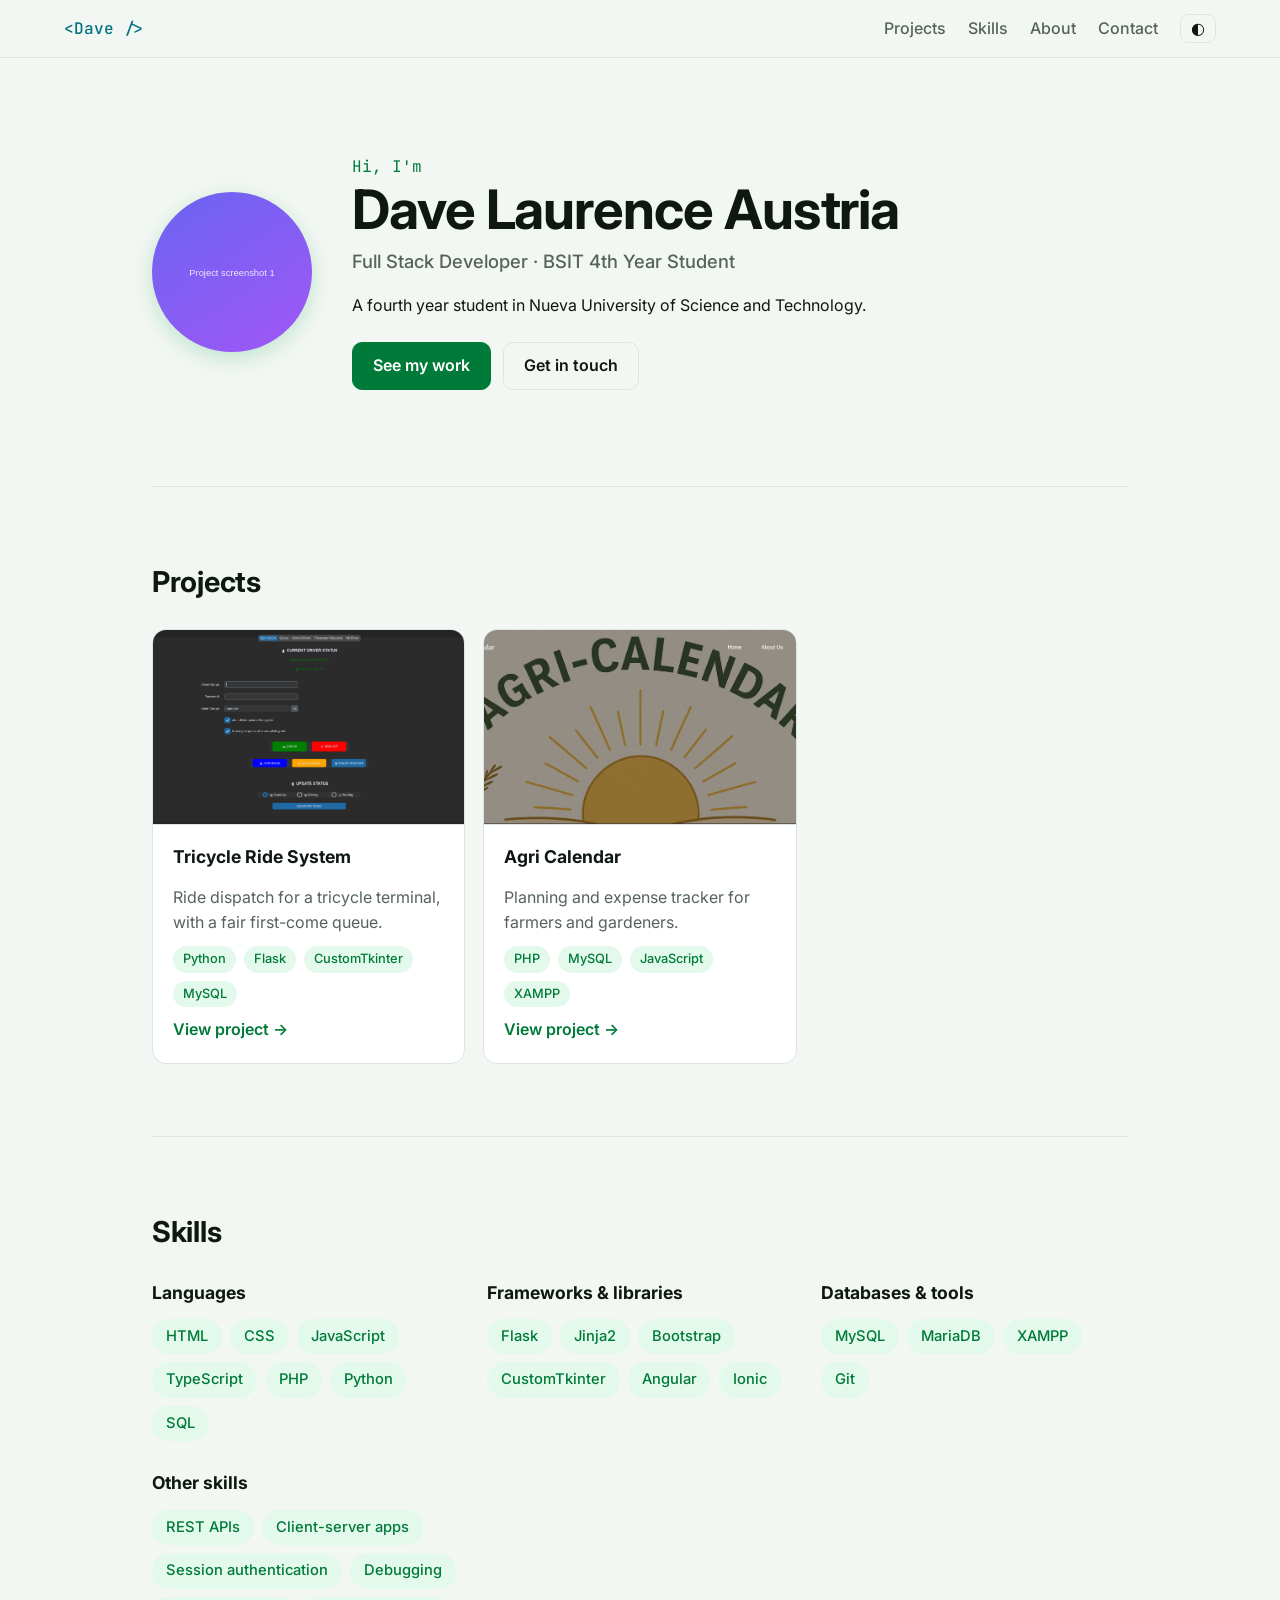
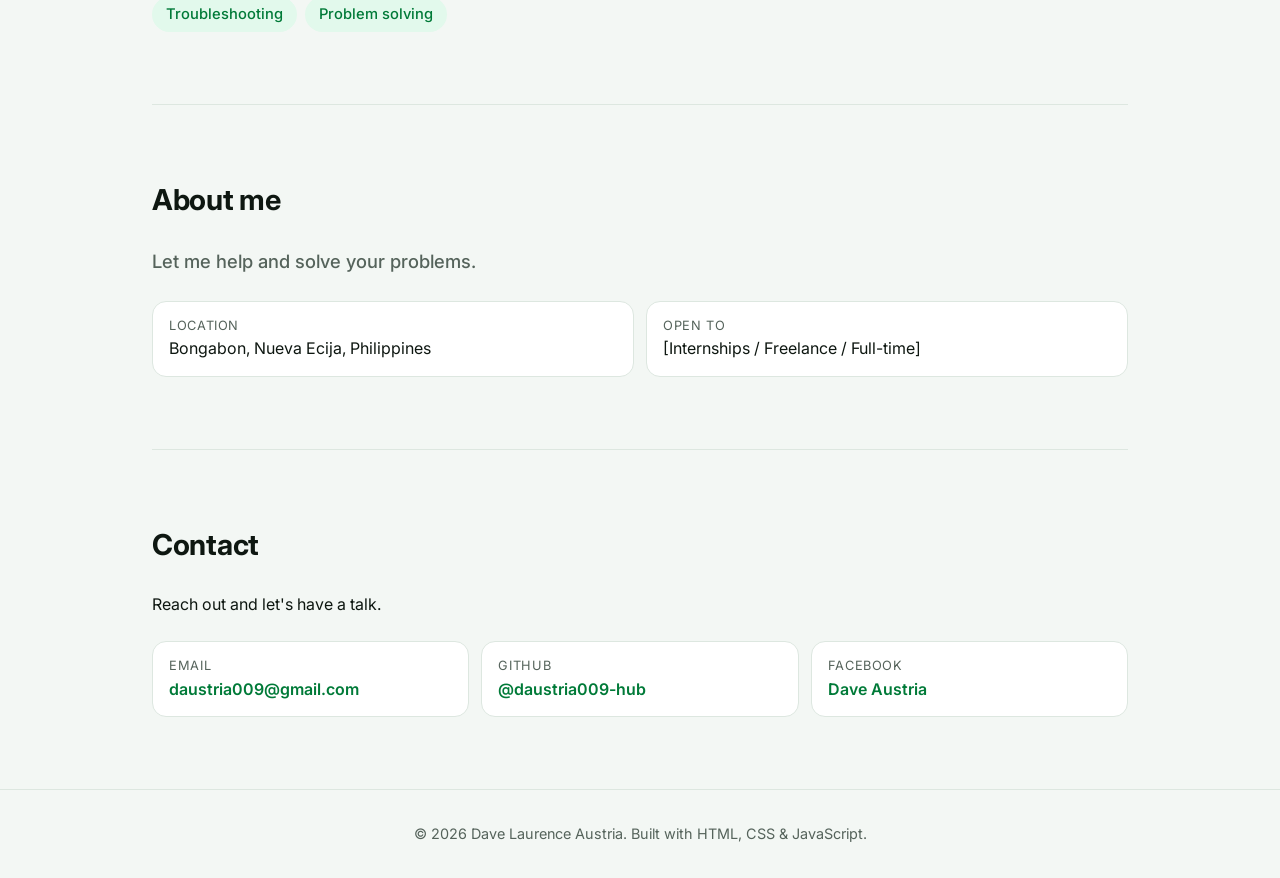
==== index.html @ 762e9de1 "Portfolio site: two projects, green neon theme" ====
<!doctype html>
<html lang="en">
<head>
  <meta charset="utf-8">
  <meta name="viewport" content="width=device-width, initial-scale=1">
  <!-- EDIT: your name -->
  <title>Dave Laurence Austria | Portfolio</title>
  <meta name="description" content="Personal portfolio: skills, projects and contact.">
  <!-- EDIT: the letter in the tab icon -->
  <link rel="icon" href="data:image/svg+xml,<svg xmlns='http://www.w3.org/2000/svg' viewBox='0 0 100 100'><rect width='100' height='100' rx='22' fill='%2300a84f'/><text x='50' y='72' font-family='sans-serif' font-size='62' font-weight='700' fill='white' text-anchor='middle'>D</text></svg>">
  <!-- Applies the saved light/dark choice before the page is painted, so there
       is no flash of the wrong colors. The toggle itself lives in script.js. -->
  <script>
    try {
      var t = localStorage.getItem("theme");
      if (t) document.documentElement.dataset.theme = t;
    } catch (e) {}
  </script>
  <link rel="preconnect" href="https://fonts.googleapis.com">
  <link rel="preconnect" href="https://fonts.gstatic.com" crossorigin>
  <link href="https://fonts.googleapis.com/css2?family=Inter:wght@400;500;600;700&family=JetBrains+Mono:wght@500&display=swap" rel="stylesheet">
  <link rel="stylesheet" href="style.css">
</head>
<body>
  <header class="nav">
    <a href="#top" class="logo">&lt;Dave /&gt;</a>
    <button class="menu-btn" aria-label="Toggle menu" aria-expanded="false">☰</button>
    <nav>
      <a href="#projects">Projects</a>
      <a href="#skills">Skills</a>
      <a href="#about">About</a>
      <a href="#contact">Contact</a>
      <button class="theme-btn" aria-label="Toggle dark mode">◐</button>
    </nav>
  </header>

  <main id="top">
    <!-- ================= HERO / PERSONAL INFO ================= -->
    <section class="hero">
      <!-- EDIT: replace with your photo (put  · the file in this folder, e.g. photo.jpg) -->
      <img class="avatar" src="images/profile/placeholder-1.svg" alt="Dave Laurence Austria">
      <div>
        <p class="eyebrow">Hi, I'm</p>
        <h1>Dave Laurence Austria</h1>
        <p class="role">Full Stack Developer · BSIT 4th Year Student </p>
        <p class="lead">A fourth year student in Nueva University of Science and Technology.</p>
        <div class="cta">
          <a class="btn" href="#projects">See my work</a>
          <a class="btn ghost" href="#contact">Get in touch</a>
        </div>
      </div>
    </section>

    <!-- ================= PROJECTS ================= -->
    <section id="projects">
      <h2>Projects</h2>
      <!-- Cards are built from projects.js. Edit your projects there. -->
      <div class="grid" id="project-grid"></div>
    </section>

    <!-- ================= SKILLS / LANGUAGES ================= -->
    <section id="skills">
      <h2>Skills</h2>
      <div class="skill-groups">
        <div>
          <h3>Languages</h3>
          <!-- EDIT: add or remove tags -->
          <ul class="tags">
            <li>HTML</li><li>CSS</li><li>JavaScript</li><li>TypeScript</li><li>PHP</li><li>Python</li><li>SQL</li>
          </ul>
        </div>
        <div>
          <h3>Frameworks &amp; libraries</h3>
          <ul class="tags">
            <li>Flask</li><li>Jinja2</li><li>Bootstrap</li><li>CustomTkinter</li><li>Angular</li><li>Ionic</li>
          </ul>
        </div>
        <div>
          <h3>Databases &amp; tools</h3>
          <ul class="tags">
            <li>MySQL</li><li>MariaDB</li><li>XAMPP</li><li>Git</li>
          </ul>
        </div>
        <div>
          <h3>Other skills</h3>
          <ul class="tags">
            <li>REST APIs</li><li>Client-server apps</li><li>Session authentication</li><li>Debugging</li><li>Troubleshooting</li><li>Problem solving</li>
          </ul>
        </div>
      </div>
    </section>

    <!-- ================= ABOUT ================= -->
    <section id="about">
      <h2>About me</h2>
      <p class="role">Let me help and solve your problems.</p>
      <ul class="facts">
        <li><span>Location</span>Bongabon, Nueva Ecija, Philippines</li>
        <li><span>Open to</span>[Internships / Freelance / Full-time]</li>
      </ul>
    </section>

    <!-- ================= CONTACT ================= -->
    <section id="contact">
      <h2>Contact</h2>
      <p>Reach out and let's have a talk.</p>
      <!-- EDIT: the LinkedIn link below is still a placeholder and goes nowhere.
           Change BOTH the link (the href="...") and the text shown under the
           label. -->
      <ul class="facts contact-list">
        <li>
          <span>Email</span>
          <a href="mailto:daustria009@gmail.com">daustria009@gmail.com</a>
        </li>
        <li>
          <span>GitHub</span>
          <a href="https://github.com/daustria009-hub" target="_blank" rel="noopener">@daustria009-hub</a>
        </li>
        <li>
          <span>Facebook</span>
          <a href="https://www.facebook.com/D50.austria.0009/" target="_blank" rel="noopener">Dave Austria</a>
        </li>
      </ul>
    </section>
  </main>

  <footer>
    <p>© <span id="year"></span> Dave Laurence Austria. Built with HTML, CSS &amp; JavaScript.</p>
  </footer>

  <script src="projects.js"></script>
  <script src="script.js"></script>
</body>
</html>
---- style.css ----
/* ---------------------------------------------------------------
   COLORS. Change --accent to recolor the whole site.
   --accent-ink is the text drawn ON TOP of --accent (buttons), so
   it has to flip to dark when the accent is a bright neon.
   --accent-2 is the second neon, used for the logo and highlights.
   Dark mode is where the neon actually glows; light mode uses a
   deep green of the same family so text stays readable.
   --------------------------------------------------------------- */
:root {
  --bg: #f3f7f4;
  --surface: #ffffff;
  --text: #0e1711;
  --muted: #55635b;
  --border: #dde7e0;
  --accent: #007a38;
  --accent-ink: #ffffff;
  --accent-2: #00737f;
  --accent-soft: #e2f9ec;
  --glow: 0 6px 22px rgb(0 160 70 / 0.22);
  --glow-strong: 0 8px 28px rgb(0 160 70 / 0.34);
  --radius: 14px;
  /* keeps scrollbars and form controls matching the theme */
  color-scheme: light dark;
}
@media (prefers-color-scheme: dark) {
  :root:not([data-theme="light"]) {
    --bg: #070d09; --surface: #0e1812; --text: #e8f5ec; --muted: #8ea396;
    --border: #1d2f24; --accent: #39ff87; --accent-ink: #05160c;
    --accent-2: #3df0ff; --accent-soft: #0f2d1d;
    --glow: 0 0 20px rgb(57 255 135 / 0.30);
    --glow-strong: 0 0 28px rgb(57 255 135 / 0.45);
  }
}
:root[data-theme="dark"] {
  --bg: #070d09; --surface: #0e1812; --text: #e8f5ec; --muted: #8ea396;
  --border: #1d2f24; --accent: #39ff87; --accent-ink: #05160c;
  --accent-2: #3df0ff; --accent-soft: #0f2d1d;
  --glow: 0 0 20px rgb(57 255 135 / 0.30);
  --glow-strong: 0 0 28px rgb(57 255 135 / 0.45);
}

* { box-sizing: border-box; margin: 0; padding: 0; }
html { scroll-behavior: smooth; scroll-padding-top: 72px; }
body {
  font-family: Inter, system-ui, sans-serif;
  background: var(--bg); color: var(--text); line-height: 1.6;
}
a { color: var(--accent); text-decoration: none; }
a:hover { text-decoration: underline; }

/* Nav */
.nav {
  position: sticky; top: 0; z-index: 10;
  display: flex; align-items: center; justify-content: space-between;
  padding: 14px clamp(16px, 5vw, 64px);
  background: color-mix(in srgb, var(--bg) 85%, transparent);
  backdrop-filter: blur(8px); border-bottom: 1px solid var(--border);
}
.logo { font-family: "JetBrains Mono", monospace; font-weight: 500; color: var(--accent-2); }
.nav nav { display: flex; gap: 22px; align-items: center; }
.nav nav a { color: var(--muted); font-weight: 500; }
.nav nav a:hover { color: var(--text); text-decoration: none; }
.menu-btn, .theme-btn {
  background: none; border: 1px solid var(--border); color: var(--text);
  border-radius: 8px; padding: 4px 10px; cursor: pointer; font-size: 1rem;
}
.menu-btn { display: none; }

/* Layout */
main { max-width: 1040px; margin: 0 auto; padding: 0 clamp(16px, 5vw, 32px); }
section { padding: 72px 0; border-bottom: 1px solid var(--border); }
section:last-child { border-bottom: none; }
h1 { font-size: clamp(2.2rem, 6vw, 3.4rem); line-height: 1.1; letter-spacing: -0.02em; }
h2 { font-size: 1.8rem; margin-bottom: 24px; letter-spacing: -0.01em; }
h3 { font-size: 1.1rem; margin-bottom: 4px; }
.muted { color: var(--muted); }

/* Hero */
.hero { display: flex; gap: 40px; align-items: center; padding: 96px 0; flex-wrap: wrap; }
.avatar {
  width: 160px; height: 160px; border-radius: 50%; flex-shrink: 0;
  display: grid; place-items: center; font-size: 4rem; font-weight: 700;
  background: var(--accent-soft); color: var(--accent);
  background-size: cover; background-position: center;
  object-fit: cover; /* crops a photo to the circle instead of squashing it */
  box-shadow: var(--glow);
}
.eyebrow { font-family: "JetBrains Mono", monospace; color: var(--accent); }
.role { font-size: 1.15rem; color: var(--muted); margin: 8px 0 16px; font-weight: 500; }
.lead { max-width: 560px; }
.cta { display: flex; gap: 12px; margin-top: 24px; flex-wrap: wrap; }
.btn {
  display: inline-block; padding: 10px 20px; border-radius: 10px;
  background: var(--accent); color: var(--accent-ink); font-weight: 600; border: 1px solid var(--accent);
}
.btn:hover { text-decoration: none; opacity: 0.92; box-shadow: var(--glow-strong); }
.btn.ghost { background: transparent; color: var(--text); border-color: var(--border); }

/* About */
.facts { list-style: none; display: grid; grid-template-columns: repeat(auto-fit, minmax(200px, 1fr)); gap: 12px; margin-top: 24px; }
.facts li { background: var(--surface); border: 1px solid var(--border); border-radius: var(--radius); padding: 14px 16px; }
.facts span { display: block; font-size: 0.8rem; color: var(--muted); text-transform: uppercase; letter-spacing: 0.05em; }

/* Contact: the value under each label is the link */
.contact-list a { font-weight: 600; word-break: break-word; }

/* Cards */
.card {
  background: var(--surface); border: 1px solid var(--border);
  border-radius: var(--radius); padding: 22px;
}
.grid { display: grid; grid-template-columns: repeat(auto-fill, minmax(280px, 1fr)); gap: 18px; }
.project {
  display: flex; flex-direction: column; padding: 0; overflow: hidden; color: var(--text);
  transition: transform .15s, border-color .15s, box-shadow .15s;
}
.project:hover { transform: translateY(-3px); border-color: var(--accent); text-decoration: none; box-shadow: var(--glow); }
.thumb { width: 100%; aspect-ratio: 16 / 10; object-fit: cover; display: block; border-bottom: 1px solid var(--border); }
.project-body { display: flex; flex-direction: column; gap: 10px; padding: 18px 20px 20px; flex: 1; }
.project-body p { color: var(--muted); }
.more { margin-top: auto; color: var(--accent); font-weight: 600; }

/* Project page */
.project-page { max-width: 820px; margin: 0 auto; padding: 48px 0 72px; }
.project-page h2 { margin-top: 48px; }
.back { display: inline-block; margin-bottom: 20px; font-weight: 500; }
.cover { width: 100%; aspect-ratio: 16 / 10; object-fit: cover; border-radius: var(--radius); border: 1px solid var(--border); margin: 32px 0; display: block; }
.prose p { margin-bottom: 16px; font-size: 1.05rem; }
.gallery { display: grid; grid-template-columns: repeat(auto-fill, minmax(240px, 1fr)); gap: 14px; }
.gallery img { width: 100%; aspect-ratio: 16 / 10; object-fit: cover; border-radius: 10px; border: 1px solid var(--border); display: block; }
.next { display: block; margin-top: 56px; font-weight: 600; font-size: 1.1rem; color: var(--text); }
.next:hover { border-color: var(--accent); text-decoration: none; }
.next span { display: block; font-size: 0.8rem; color: var(--muted); font-weight: 500; text-transform: uppercase; letter-spacing: 0.05em; }

/* Tags */
.skill-groups { display: grid; grid-template-columns: repeat(auto-fit, minmax(260px, 1fr)); gap: 28px; }
.skill-groups h3 { margin-bottom: 12px; }
.tags { list-style: none; display: flex; flex-wrap: wrap; gap: 8px; }
.tags li {
  padding: 6px 14px; border-radius: 999px; font-size: 0.92rem; font-weight: 500;
  background: var(--accent-soft); color: var(--accent);
}
.tags.small li { padding: 3px 10px; font-size: 0.8rem; }

footer { text-align: center; padding: 32px 16px; color: var(--muted); font-size: 0.9rem; border-top: 1px solid var(--border); }

/* Mobile */
@media (max-width: 720px) {
  .menu-btn { display: block; }
  .nav nav {
    display: none; position: absolute; top: 100%; left: 0; right: 0;
    flex-direction: column; gap: 14px; padding: 18px;
    background: var(--bg); border-bottom: 1px solid var(--border);
  }
  .nav nav.open { display: flex; }
  .hero { padding: 56px 0; gap: 24px; }
  .avatar { width: 120px; height: 120px; font-size: 3rem; }
  section { padding: 52px 0; }
}

/* Visible keyboard focus, in the accent color */
:focus-visible {
  outline: 2px solid var(--accent);
  outline-offset: 3px;
  border-radius: 4px;
}

/* Respect "reduce motion" in the visitor's system settings */
@media (prefers-reduced-motion: reduce) {
  html { scroll-behavior: auto; }
  *, *::before, *::after {
    transition-duration: 0.01ms !important;
    animation-duration: 0.01ms !important;
    animation-iteration-count: 1 !important;
  }
}
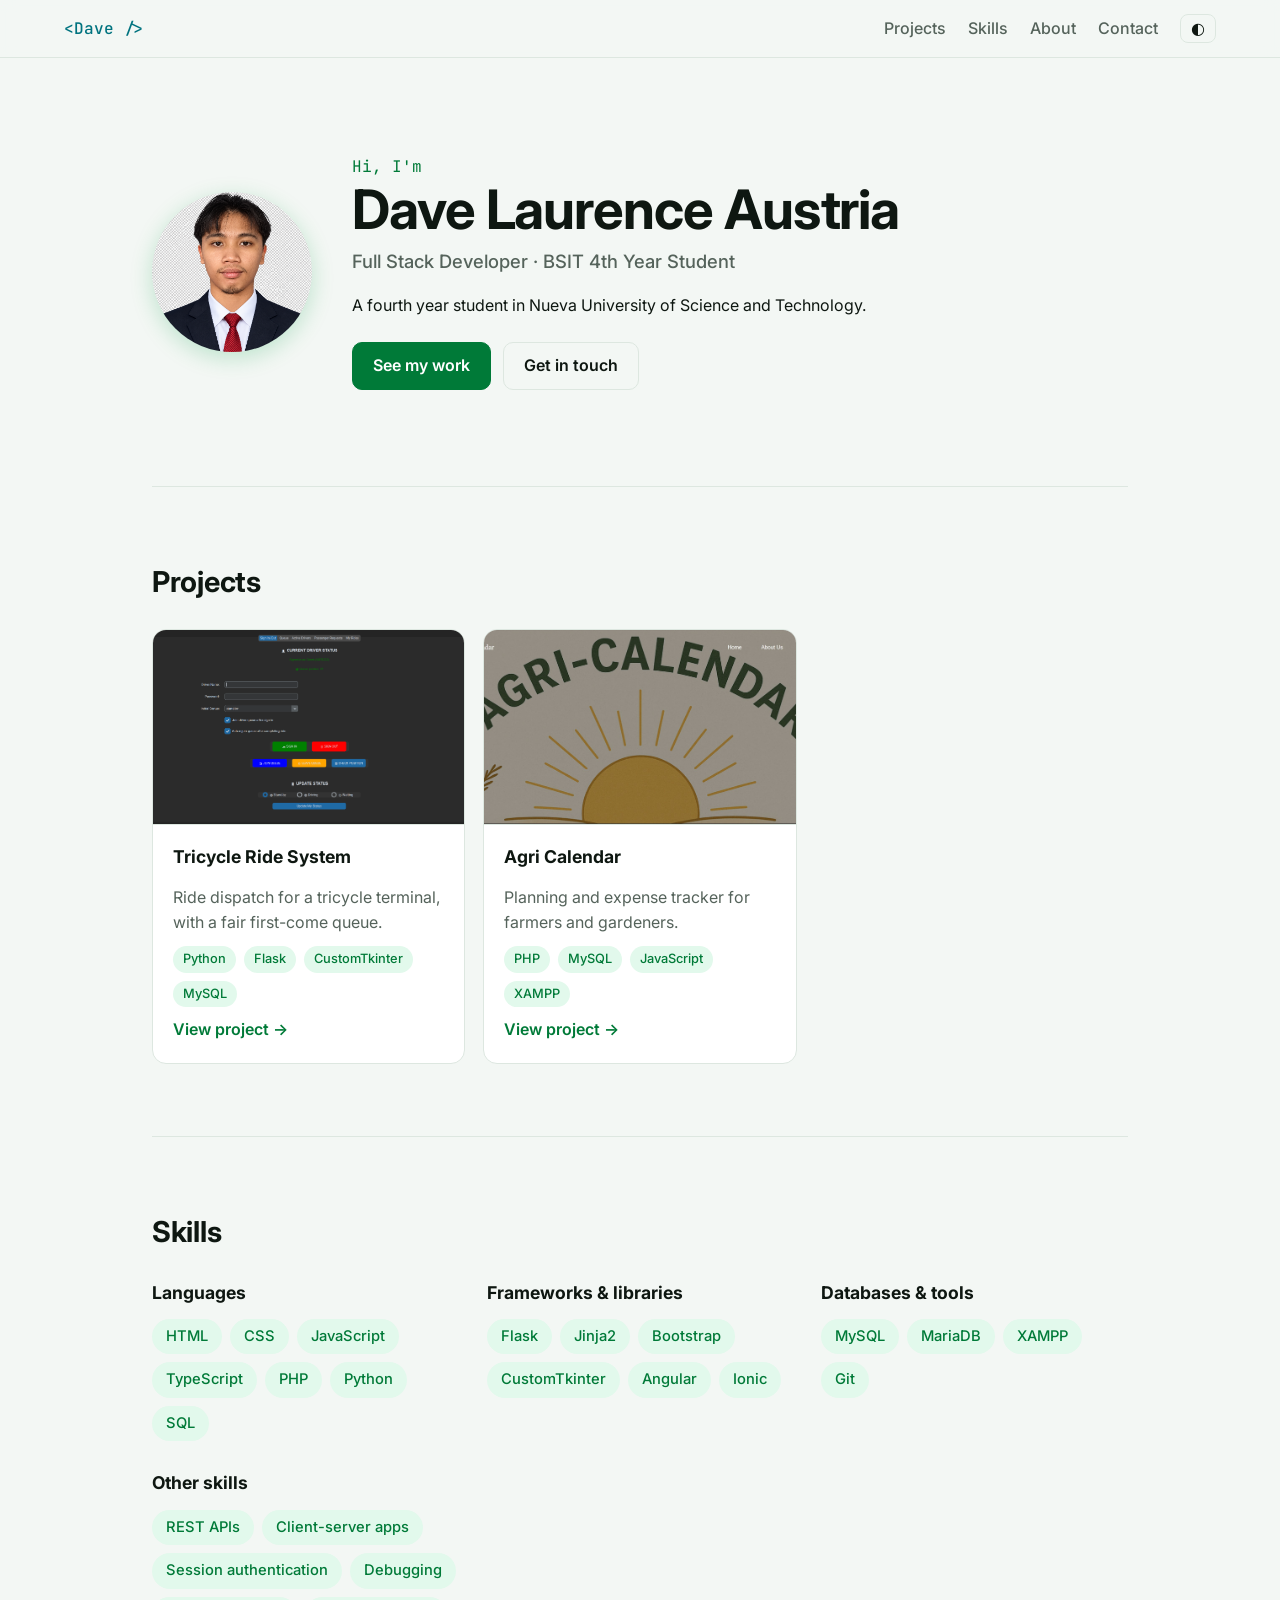
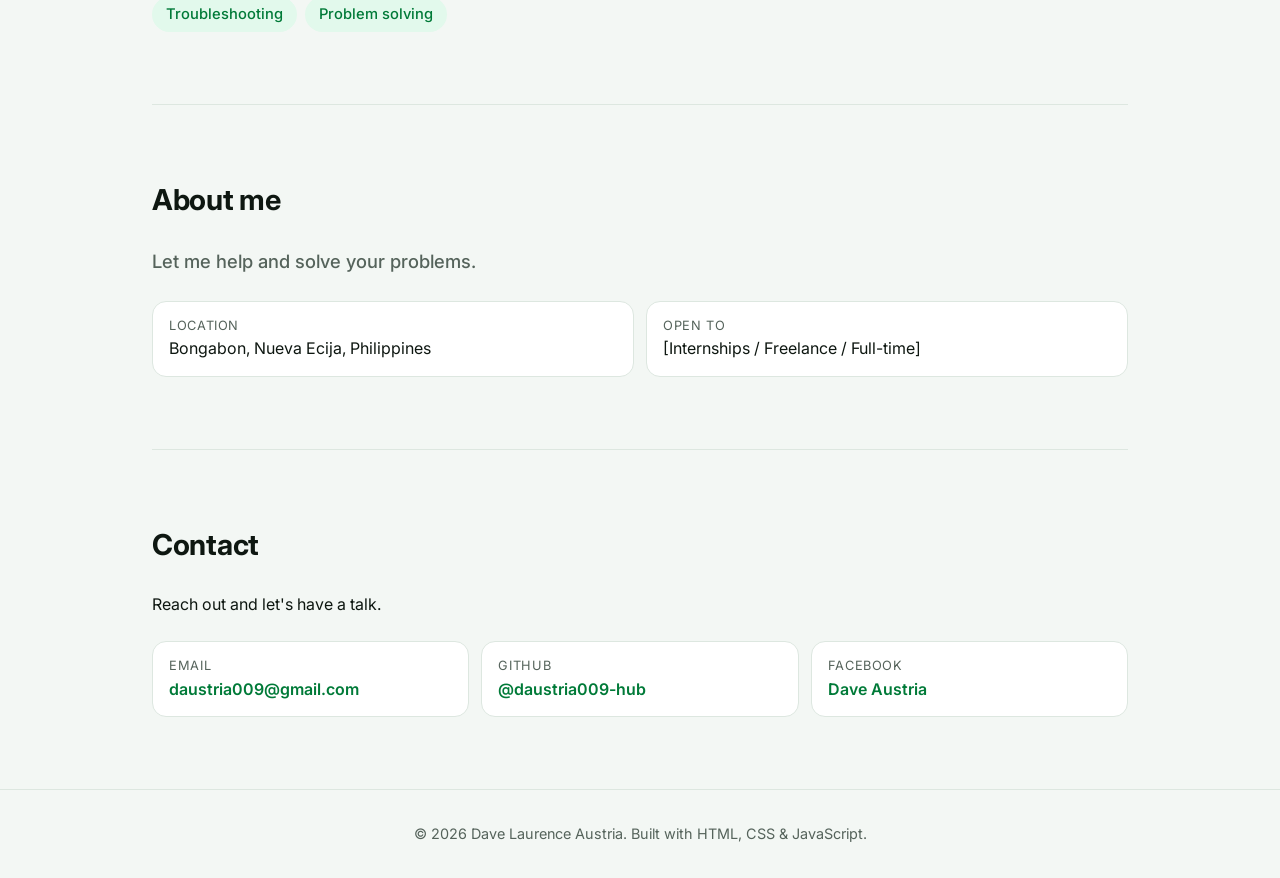
==== commit 6053ef18: "Profile Picture" ====
--- a/index.html
+++ b/index.html
@@ -38,7 +38,7 @@
     <!-- ================= HERO / PERSONAL INFO ================= -->
     <section class="hero">
       <!-- EDIT: replace with your photo (put  · the file in this folder, e.g. photo.jpg) -->
-      <img class="avatar" src="images/profile/placeholder-1.svg" alt="Dave Laurence Austria">
+      <img class="avatar" src="images/profile/Professional ID Portrait Cutout.png" alt="Dave Laurence Austria">
       <div>
         <p class="eyebrow">Hi, I'm</p>
         <h1>Dave Laurence Austria</h1>
